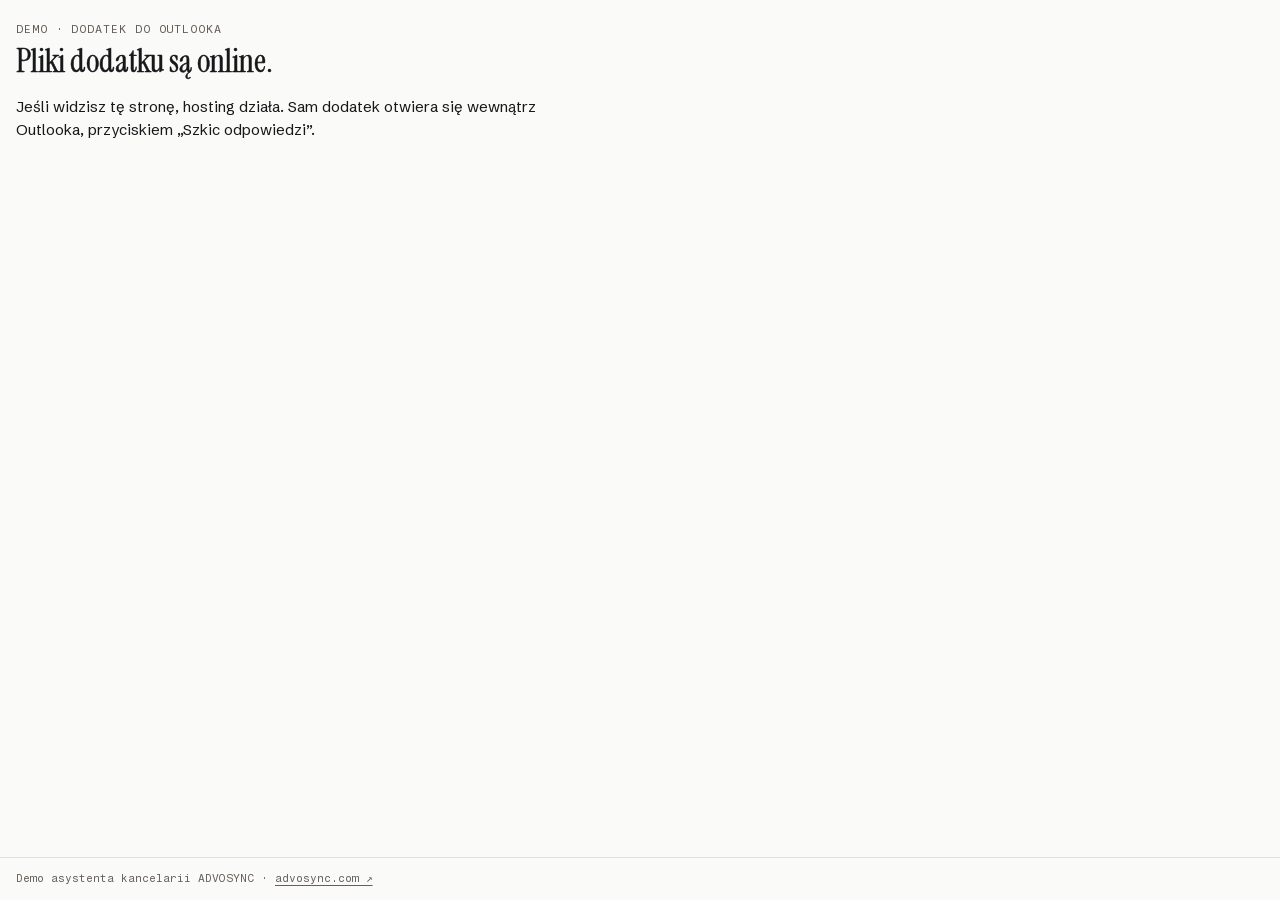
==== index.html @ 3e2c0127 "Add files via upload" ====
<!doctype html>
<html lang="pl">
<head>
  <meta charset="utf-8">
  <meta name="viewport" content="width=device-width, initial-scale=1">
  <meta name="referrer" content="no-referrer">
  <title>ADVOSYNC · Dodatek do Outlooka</title>
  <link rel="stylesheet" href="taskpane.css">
</head>
<body>
  <main class="panel" style="max-width: 560px">
    <p class="eyebrow">Demo · dodatek do Outlooka</p>
    <h1 class="title">Pliki dodatku są online.</h1>
    <p>Jeśli widzisz tę stronę, hosting działa. Sam dodatek otwiera się wewnątrz Outlooka, przyciskiem „Szkic odpowiedzi”.</p>
  </main>
  <footer class="foot">
    Demo asystenta kancelarii ADVOSYNC ·
    <a href="https://advosync.com" target="_blank" rel="noopener noreferrer">advosync.com&nbsp;↗</a>
  </footer>
</body>
</html>
---- taskpane.css ----
/* Wygląd panelu wg ADVOSYNC Design System. Kolory zmieniasz w jednym miejscu: sekcja :root poniżej. */

@font-face { font-family: "Instrument Serif"; font-weight: 400; font-display: swap; src: url("fonts/InstrumentSerif-normal-latin-ext.woff2") format("woff2"); unicode-range: U+0100-02BA, U+02BD-02C5, U+02C7-02CC, U+02CE-02D7, U+02DD-02FF, U+0304, U+0308, U+0329, U+1D00-1DBF, U+1E00-1E9F, U+1EF2-1EFF, U+2020, U+20A0-20AB, U+20AD-20C0, U+2113, U+2C60-2C7F, U+A720-A7FF; }
@font-face { font-family: "Instrument Serif"; font-weight: 400; font-display: swap; src: url("fonts/InstrumentSerif-normal-latin.woff2") format("woff2"); unicode-range: U+0000-00FF, U+0131, U+0152-0153, U+02BB-02BC, U+02C6, U+02DA, U+02DC, U+0304, U+0308, U+0329, U+2000-206F, U+20AC, U+2122, U+2191, U+2193, U+2212, U+2215, U+FEFF, U+FFFD; }
@font-face { font-family: "Schibsted Grotesk"; font-weight: 400 700; font-display: swap; src: url("fonts/SchibstedGrotesk-normal-latin-ext.woff2") format("woff2"); unicode-range: U+0100-02BA, U+02BD-02C5, U+02C7-02CC, U+02CE-02D7, U+02DD-02FF, U+0304, U+0308, U+0329, U+1D00-1DBF, U+1E00-1E9F, U+1EF2-1EFF, U+2020, U+20A0-20AB, U+20AD-20C0, U+2113, U+2C60-2C7F, U+A720-A7FF; }
@font-face { font-family: "Schibsted Grotesk"; font-weight: 400 700; font-display: swap; src: url("fonts/SchibstedGrotesk-normal-latin.woff2") format("woff2"); unicode-range: U+0000-00FF, U+0131, U+0152-0153, U+02BB-02BC, U+02C6, U+02DA, U+02DC, U+0304, U+0308, U+0329, U+2000-206F, U+20AC, U+2122, U+2191, U+2193, U+2212, U+2215, U+FEFF, U+FFFD; }
@font-face { font-family: "Fragment Mono"; font-weight: 400; font-display: swap; src: url("fonts/FragmentMono-normal-latin-ext.woff2") format("woff2"); unicode-range: U+0100-02BA, U+02BD-02C5, U+02C7-02CC, U+02CE-02D7, U+02DD-02FF, U+0304, U+0308, U+0329, U+1D00-1DBF, U+1E00-1E9F, U+1EF2-1EFF, U+2020, U+20A0-20AB, U+20AD-20C0, U+2113, U+2C60-2C7F, U+A720-A7FF; }
@font-face { font-family: "Fragment Mono"; font-weight: 400; font-display: swap; src: url("fonts/FragmentMono-normal-latin.woff2") format("woff2"); unicode-range: U+0000-00FF, U+0131, U+0152-0153, U+02BB-02BC, U+02C6, U+02DA, U+02DC, U+0304, U+0308, U+0329, U+2000-206F, U+20AC, U+2122, U+2191, U+2193, U+2212, U+2215, U+FEFF, U+FFFD; }

:root {
  --font-serif: "Instrument Serif", ui-serif, Georgia, "Times New Roman", serif;
  --font-sans: "Schibsted Grotesk", -apple-system, BlinkMacSystemFont, "Segoe UI", sans-serif;
  --font-mono: "Fragment Mono", ui-monospace, "SF Mono", Menlo, Consolas, monospace;

  /* Jasny motyw (domyślny) */
  --bg: #FAFAF9;        /* paper */
  --bg-2: #F2F1EE;      /* paper-2 */
  --card: #FFFFFF;
  --text: #17181A;      /* ink */
  --text-2: #4A4B4D;    /* ink-2 */
  --caption: #665F58;   /* ink-3 */
  --line: #E3E1DB;
  --line-strong: #CFCCC4;
  --shadow: inset 0 0 0 1px var(--line), 0 20px 36px -26px rgba(23,24,26,0.24), 0 1px 0 0 rgba(23,24,26,0.04);
}

/* Ciemny motyw: gdy Outlook ma ciemne tło (data-theme ustawia taskpane.js) albo system jest w trybie ciemnym. */
:root[data-theme="dark"] {
  --bg: #121212; --bg-2: #1C1C1C; --card: #1C1C1C;
  --text: #F5F4F1; --text-2: #D3D1CB; --caption: #A9A7A0;
  --line: #333331; --line-strong: #4A4A47;
  --shadow: inset 0 0 0 1px var(--line);
}
@media (prefers-color-scheme: dark) {
  :root:not([data-theme="light"]) {
    --bg: #121212; --bg-2: #1C1C1C; --card: #1C1C1C;
    --text: #F5F4F1; --text-2: #D3D1CB; --caption: #A9A7A0;
    --line: #333331; --line-strong: #4A4A47;
    --shadow: inset 0 0 0 1px var(--line);
  }
}

* { box-sizing: border-box; }
html, body { margin: 0; min-height: 100%; }
body {
  display: flex; flex-direction: column; min-height: 100vh;
  background: var(--bg); color: var(--text);
  font-family: var(--font-sans); font-size: 15px; line-height: 1.55;
  -webkit-font-smoothing: antialiased;
}
a { color: var(--text); text-underline-offset: 3px; }
:focus-visible { outline: 2px solid var(--text); outline-offset: 3px; }

.panel { flex: 1; padding: 20px 16px 24px; }
.panel-head { margin-bottom: 20px; }

.eyebrow {
  margin: 0 0 6px;
  font-family: var(--font-mono); font-size: 11.5px; line-height: 1.6; letter-spacing: 0.08em;
  text-transform: uppercase; color: var(--caption);
}
.title {
  margin: 0;
  font-family: var(--font-serif); font-weight: 400; font-size: 32px; line-height: 1.1;
  -webkit-text-stroke: 0.5px currentColor;
}

.card { background: var(--card); border-radius: 12px; box-shadow: var(--shadow); padding: 14px 16px; }
.subject { margin: 0; font-weight: 600; overflow-wrap: anywhere; }

.foot {
  padding: 12px 16px; border-top: 1px solid var(--line);
  font-family: var(--font-mono); font-size: 11px; line-height: 1.6; color: var(--caption);
}
.foot a { color: var(--caption); }
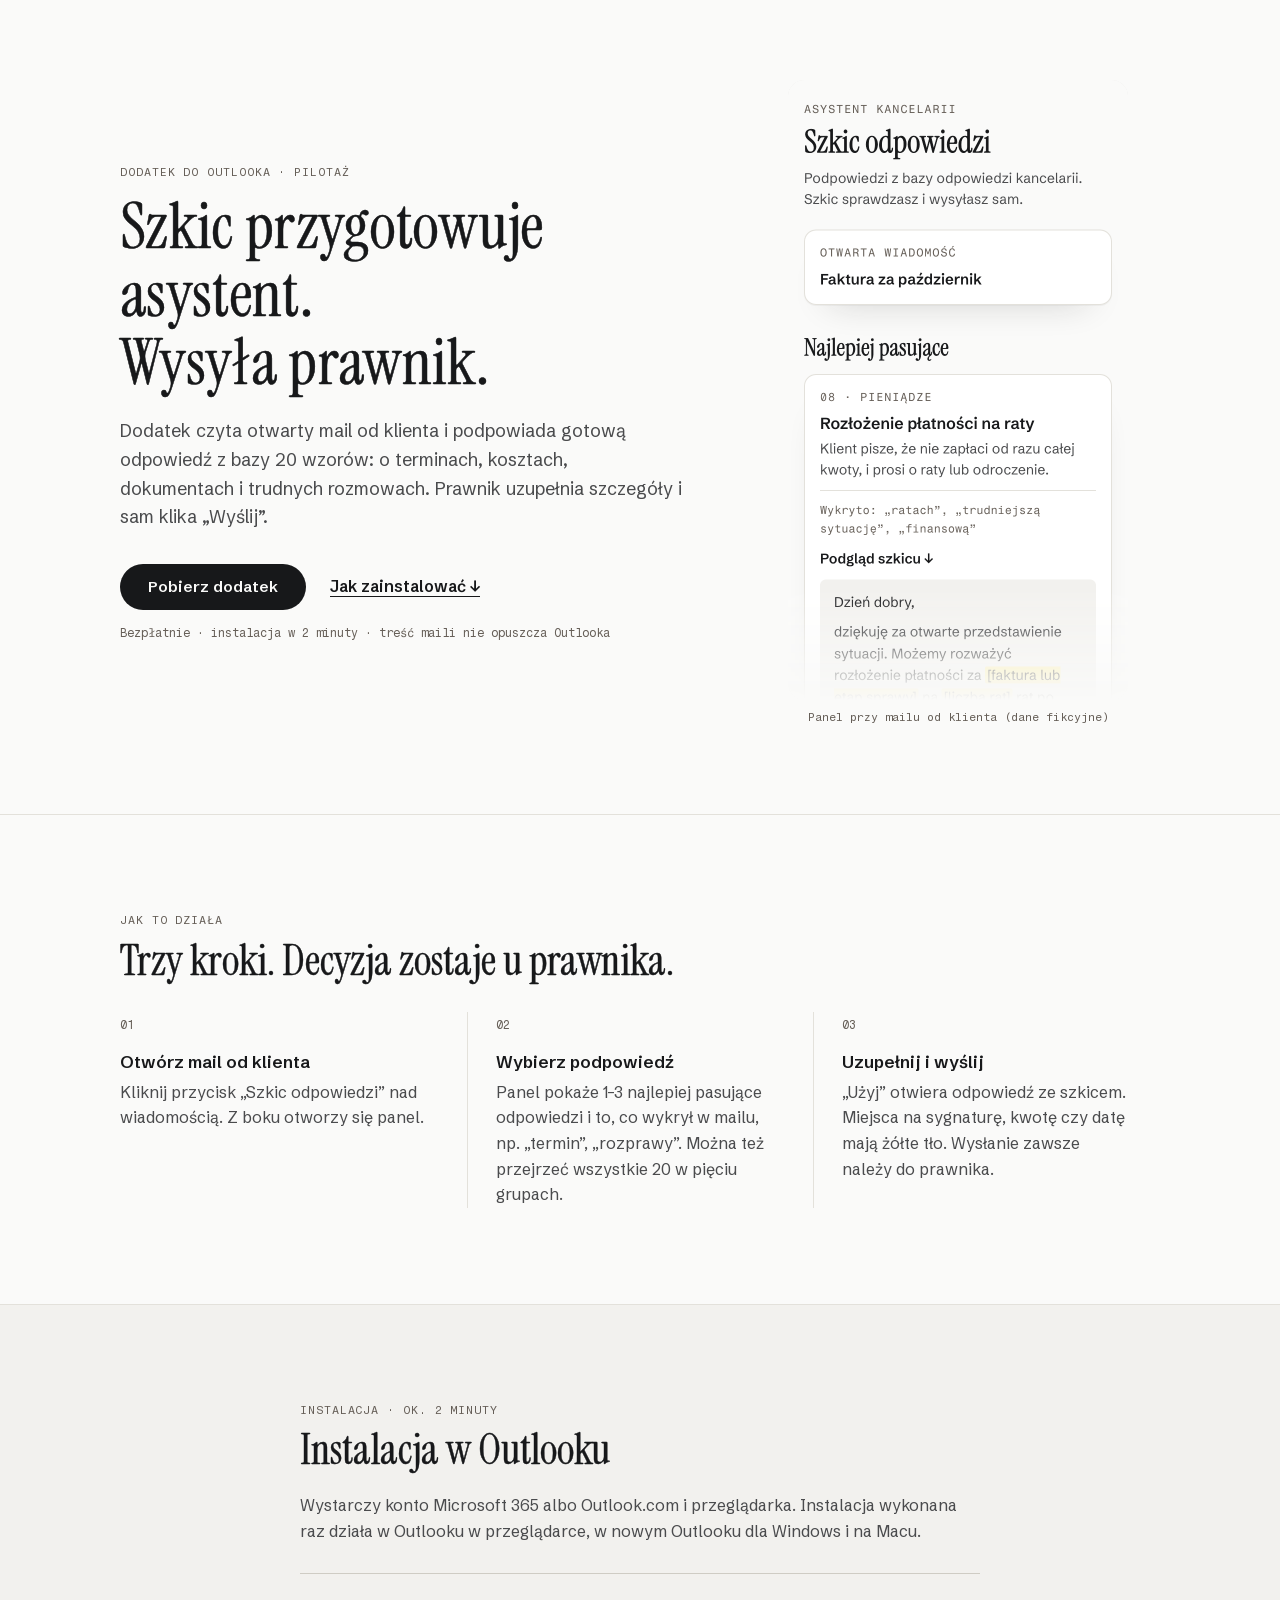
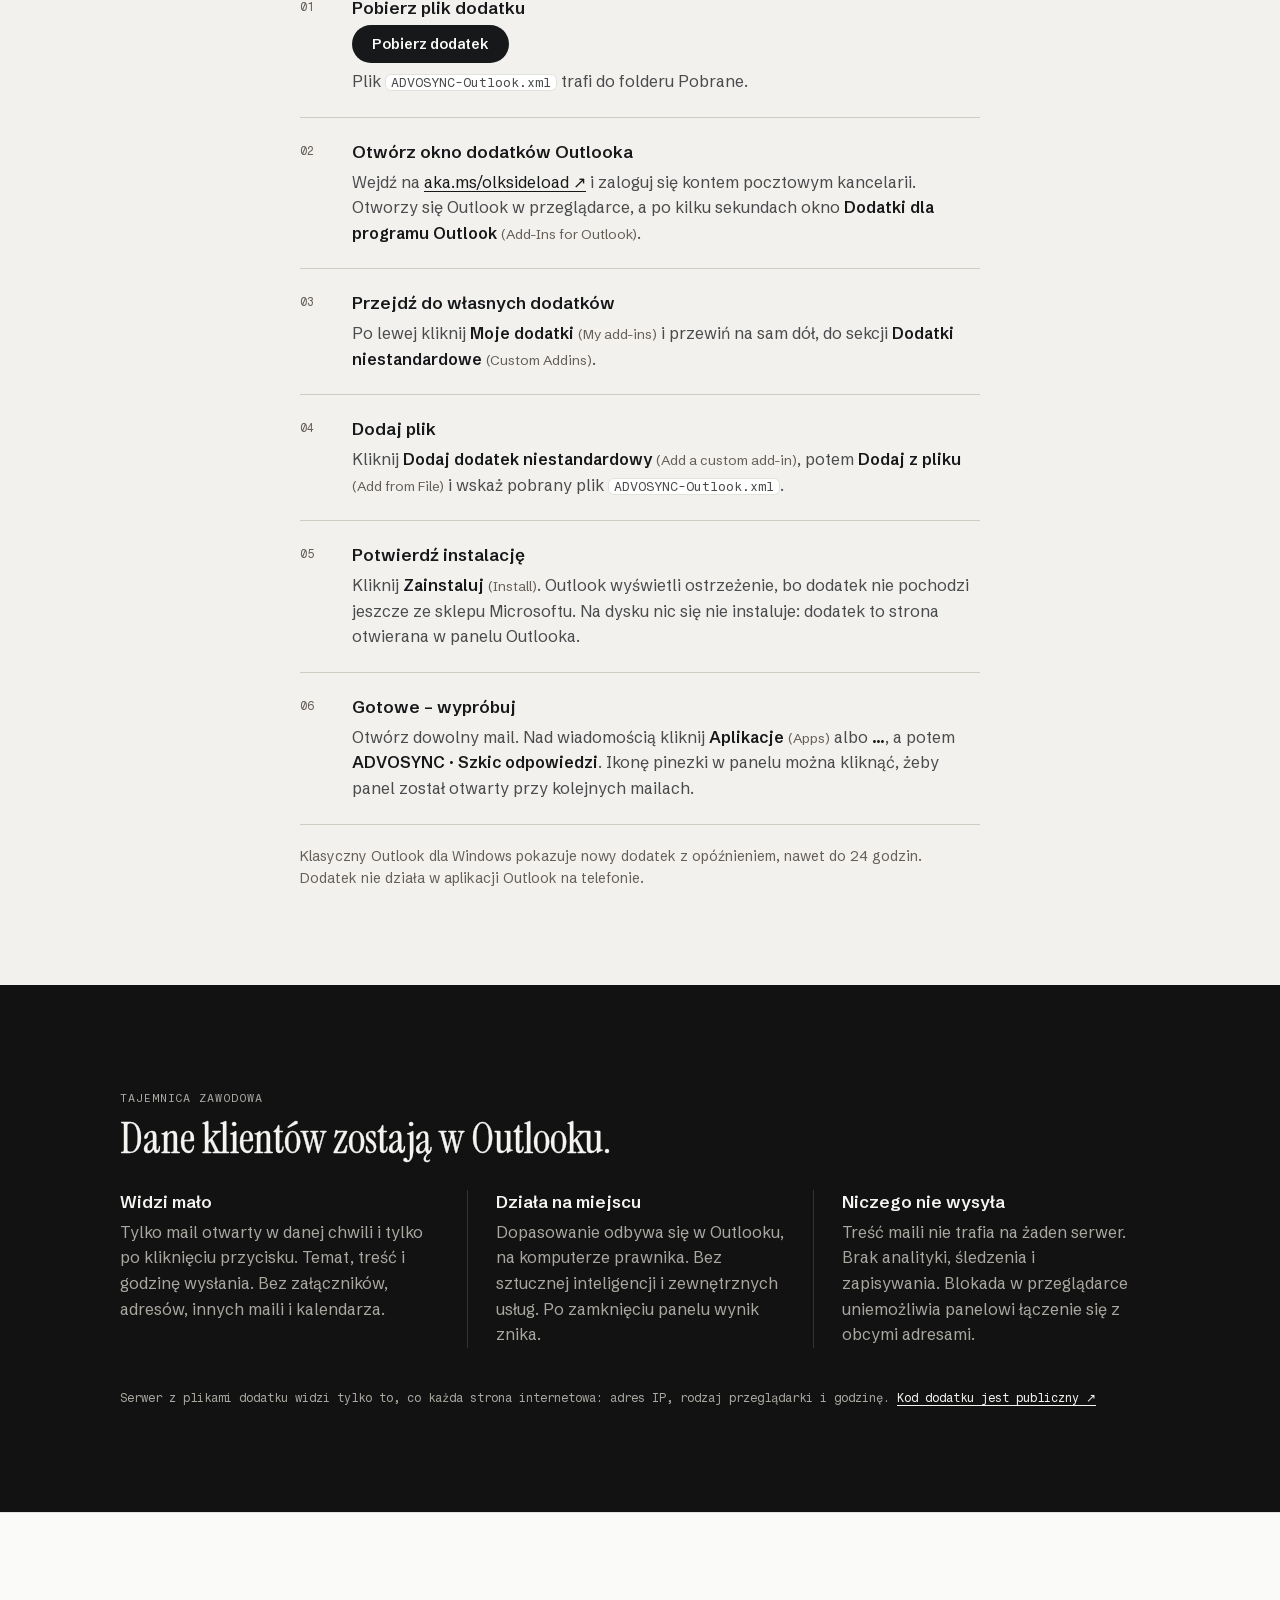
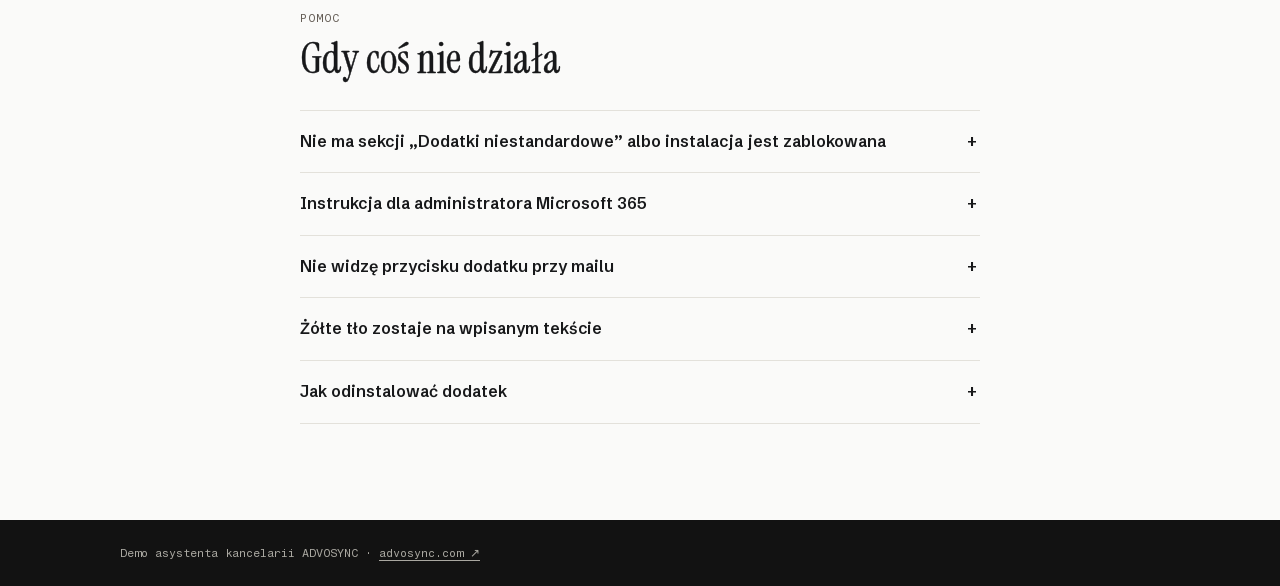
==== commit 3fcd9b49: "Add files via upload" ====
--- a/index.html
+++ b/index.html
@@ -4,18 +4,137 @@
   <meta charset="utf-8">
   <meta name="viewport" content="width=device-width, initial-scale=1">
   <meta name="referrer" content="no-referrer">
-  <title>ADVOSYNC · Dodatek do Outlooka</title>
+  <meta name="description" content="Dodatek ADVOSYNC do Outlooka podpowiada szkic odpowiedzi na mail od klienta. Treść maili nie opuszcza Outlooka, a wysyła zawsze prawnik.">
+  <title>ADVOSYNC · Szkic odpowiedzi w Outlooku</title>
+  <link rel="icon" href="assets/icon-32.png">
   <link rel="stylesheet" href="taskpane.css">
+  <link rel="stylesheet" href="strona.css">
 </head>
-<body>
-  <main class="panel" style="max-width: 560px">
-    <p class="eyebrow">Demo · dodatek do Outlooka</p>
-    <h1 class="title">Pliki dodatku są online.</h1>
-    <p>Jeśli widzisz tę stronę, hosting działa. Sam dodatek otwiera się wewnątrz Outlooka, przyciskiem „Szkic odpowiedzi”.</p>
+<body class="strona">
+
+  <header class="hero">
+    <div class="kontener hero-siatka">
+      <div class="hero-tekst">
+        <p class="eyebrow">Dodatek do Outlooka · pilotaż</p>
+        <h1 class="naglowek">Szkic przygotowuje asystent. Wysyła prawnik.</h1>
+        <p class="wstep">Dodatek czyta otwarty mail od klienta i podpowiada gotową odpowiedź z bazy 20 wzorów: o terminach, kosztach, dokumentach i trudnych rozmowach. Prawnik uzupełnia szczegóły i sam klika „Wyślij”.</p>
+        <div class="cta">
+          <a class="btn btn-duzy" href="manifest.xml" download="ADVOSYNC-Outlook.xml">Pobierz dodatek</a>
+          <a class="link-strzalka" href="#instalacja">Jak zainstalować <span aria-hidden="true">↓</span></a>
+        </div>
+        <p class="uspokojenie">Bezpłatnie · instalacja w 2 minuty · treść maili nie opuszcza Outlooka</p>
+      </div>
+      <figure class="hero-obraz">
+        <img src="assets/panel-przyklad.png" width="340" height="800" alt="Panel dodatku w Outlooku: dla maila o fakturze podpowiada odpowiedź „Rozłożenie płatności na raty” ze szkicem, w którym pola do uzupełnienia mają żółte tło.">
+        <figcaption>Panel przy mailu od klienta (dane fikcyjne)</figcaption>
+      </figure>
+    </div>
+  </header>
+
+  <main>
+    <section class="sekcja-strony">
+      <div class="kontener">
+        <p class="eyebrow">Jak to działa</p>
+        <h2 class="naglowek-2">Trzy kroki. Decyzja zostaje u prawnika.</h2>
+        <ol class="kroki-3">
+          <li><span class="nr">01</span><div><h3>Otwórz mail od klienta</h3><p>Kliknij przycisk „Szkic odpowiedzi” nad wiadomością. Z boku otworzy się panel.</p></div></li>
+          <li><span class="nr">02</span><div><h3>Wybierz podpowiedź</h3><p>Panel pokaże 1–3 najlepiej pasujące odpowiedzi i to, co wykrył w mailu, np. „termin”, „rozprawy”. Można też przejrzeć wszystkie 20 w pięciu grupach.</p></div></li>
+          <li><span class="nr">03</span><div><h3>Uzupełnij i wyślij</h3><p>„Użyj” otwiera odpowiedź ze szkicem. Miejsca na sygnaturę, kwotę czy datę mają żółte tło. Wysłanie zawsze należy do prawnika.</p></div></li>
+        </ol>
+      </div>
+    </section>
+
+    <section id="instalacja" class="sekcja-strony sekcja-druga">
+      <div class="kontener waski">
+        <p class="eyebrow">Instalacja · ok. 2 minuty</p>
+        <h2 class="naglowek-2">Instalacja w Outlooku</h2>
+        <p class="sekcja-wstep">Wystarczy konto Microsoft 365 albo Outlook.com i przeglądarka. Instalacja wykonana raz działa w Outlooku w przeglądarce, w nowym Outlooku dla Windows i na Macu.</p>
+
+        <ol class="instrukcja">
+          <li>
+            <h3>Pobierz plik dodatku</h3>
+            <p><a class="btn" href="manifest.xml" download="ADVOSYNC-Outlook.xml">Pobierz dodatek</a></p>
+            <p>Plik <code>ADVOSYNC-Outlook.xml</code> trafi do folderu Pobrane.</p>
+          </li>
+          <li>
+            <h3>Otwórz okno dodatków Outlooka</h3>
+            <p>Wejdź na <a href="https://aka.ms/olksideload" target="_blank" rel="noopener noreferrer">aka.ms/olksideload&nbsp;↗</a> i zaloguj się kontem pocztowym kancelarii. Otworzy się Outlook w przeglądarce, a po kilku sekundach okno <strong>Dodatki dla programu Outlook</strong> <span class="en">(Add-Ins for Outlook)</span>.</p>
+          </li>
+          <li>
+            <h3>Przejdź do własnych dodatków</h3>
+            <p>Po lewej kliknij <strong>Moje dodatki</strong> <span class="en">(My add-ins)</span> i przewiń na sam dół, do sekcji <strong>Dodatki niestandardowe</strong> <span class="en">(Custom Addins)</span>.</p>
+          </li>
+          <li>
+            <h3>Dodaj plik</h3>
+            <p>Kliknij <strong>Dodaj dodatek niestandardowy</strong> <span class="en">(Add a custom add-in)</span>, potem <strong>Dodaj z pliku</strong> <span class="en">(Add from File)</span> i wskaż pobrany plik <code>ADVOSYNC-Outlook.xml</code>.</p>
+          </li>
+          <li>
+            <h3>Potwierdź instalację</h3>
+            <p>Kliknij <strong>Zainstaluj</strong> <span class="en">(Install)</span>. Outlook wyświetli ostrzeżenie, bo dodatek nie pochodzi jeszcze ze sklepu Microsoftu. Na dysku nic się nie instaluje: dodatek to strona otwierana w panelu Outlooka.</p>
+          </li>
+          <li>
+            <h3>Gotowe – wypróbuj</h3>
+            <p>Otwórz dowolny mail. Nad wiadomością kliknij <strong>Aplikacje</strong> <span class="en">(Apps)</span> albo <strong>…</strong>, a potem <strong>ADVOSYNC · Szkic odpowiedzi</strong>. Ikonę pinezki w panelu można kliknąć, żeby panel został otwarty przy kolejnych mailach.</p>
+          </li>
+        </ol>
+
+        <p class="przypis">Klasyczny Outlook dla Windows pokazuje nowy dodatek z opóźnieniem, nawet do 24 godzin. Dodatek nie działa w aplikacji Outlook na telefonie.</p>
+      </div>
+    </section>
+
+    <section class="pas-ciemny">
+      <div class="kontener">
+        <p class="eyebrow">Tajemnica zawodowa</p>
+        <h2 class="naglowek-2">Dane klientów zostają w Outlooku.</h2>
+        <ul class="kolumny">
+          <li><h3>Widzi mało</h3><p>Tylko mail otwarty w danej chwili i tylko po kliknięciu przycisku. Temat, treść i godzinę wysłania. Bez załączników, adresów, innych maili i kalendarza.</p></li>
+          <li><h3>Działa na miejscu</h3><p>Dopasowanie odbywa się w Outlooku, na komputerze prawnika. Bez sztucznej inteligencji i zewnętrznych usług. Po zamknięciu panelu wynik znika.</p></li>
+          <li><h3>Niczego nie wysyła</h3><p>Treść maili nie trafia na żaden serwer. Brak analityki, śledzenia i zapisywania. Blokada w przeglądarce uniemożliwia panelowi łączenie się z obcymi adresami.</p></li>
+        </ul>
+        <p class="przypis-ciemny">Serwer z plikami dodatku widzi tylko to, co każda strona internetowa: adres IP, rodzaj przeglądarki i godzinę. <a href="https://github.com/ddziurzynski-advo/advosync-outlook-demo" target="_blank" rel="noopener noreferrer">Kod dodatku jest publiczny&nbsp;↗</a></p>
+      </div>
+    </section>
+
+    <section class="sekcja-strony">
+      <div class="kontener waski">
+        <p class="eyebrow">Pomoc</p>
+        <h2 class="naglowek-2">Gdy coś nie działa</h2>
+        <div class="faq">
+          <details>
+            <summary>Nie ma sekcji „Dodatki niestandardowe” albo instalacja jest zablokowana</summary>
+            <p>Administrator Microsoft 365 kancelarii wyłączył samodzielne instalowanie dodatków. Może zainstalować dodatek dla całej kancelarii – instrukcja poniżej – albo włączyć tę możliwość dla wybranych osób (rola „My Custom Apps” w Exchange).</p>
+          </details>
+          <details>
+            <summary>Instrukcja dla administratora Microsoft 365</summary>
+            <ol>
+              <li>Pobierz plik dodatku: <a href="manifest.xml" download="ADVOSYNC-Outlook.xml">ADVOSYNC-Outlook.xml</a>.</li>
+              <li>W <a href="https://admin.microsoft.com" target="_blank" rel="noopener noreferrer">centrum administracyjnym Microsoft 365&nbsp;↗</a> wybierz <strong>Settings → Integrated apps → Upload custom apps</strong>.</li>
+              <li>Jako typ wybierz <strong>Office Add-in</strong> i wgraj plik manifestu.</li>
+              <li>Wskaż użytkowników lub grupy i zatwierdź wdrożenie. Dodatek pojawi się u nich bez ostrzeżeń, zwykle w ciągu kilku godzin.</li>
+            </ol>
+          </details>
+          <details>
+            <summary>Nie widzę przycisku dodatku przy mailu</summary>
+            <p>Przycisk pojawia się przy odebranej wiadomości, nie przy pisaniu nowej. Szukaj go pod <strong>Aplikacje</strong> <span class="en">(Apps)</span> albo <strong>…</strong> nad treścią maila. W Outlooku w przeglądarce pomaga odświeżenie strony.</p>
+          </details>
+          <details>
+            <summary>Żółte tło zostaje na wpisanym tekście</summary>
+            <p>Tak działa edytor Outlooka: nowy tekst przejmuje wyróżnienie pola. Przed wysłaniem zaznacz tekst i w narzędziu zakreślania wybierz <strong>Brak koloru</strong> <span class="en">(No color)</span>.</p>
+          </details>
+          <details>
+            <summary>Jak odinstalować dodatek</summary>
+            <p>Wejdź na <a href="https://aka.ms/olksideload" target="_blank" rel="noopener noreferrer">aka.ms/olksideload&nbsp;↗</a>, wybierz <strong>Moje dodatki</strong>, przy ADVOSYNC kliknij <strong>…</strong> i <strong>Usuń</strong> <span class="en">(Remove)</span>.</p>
+          </details>
+        </div>
+      </div>
+    </section>
   </main>
-  <footer class="foot">
-    Demo asystenta kancelarii ADVOSYNC ·
-    <a href="https://advosync.com" target="_blank" rel="noopener noreferrer">advosync.com&nbsp;↗</a>
+
+  <footer class="stopka-strony">
+    <div class="kontener">
+      Demo asystenta kancelarii ADVOSYNC ·
+      <a href="https://advosync.com" target="_blank" rel="noopener noreferrer">advosync.com&nbsp;↗</a>
+    </div>
   </footer>
 </body>
 </html>
--- a/taskpane.css
+++ b/taskpane.css
@@ -65,8 +65,91 @@
   -webkit-text-stroke: 0.5px currentColor;
 }
 
+.lead { margin: 8px 0 0; font-size: 14px; line-height: 1.5; color: var(--text-2); text-wrap: pretty; }
+
 .card { background: var(--card); border-radius: 12px; box-shadow: var(--shadow); padding: 14px 16px; }
 .subject { margin: 0; font-weight: 600; overflow-wrap: anywhere; }
+
+/* Sekcje i karty odpowiedzi */
+.sekcja { margin-top: 28px; }
+.sekcja-tytul {
+  margin: 0 0 12px;
+  font-family: var(--font-serif); font-weight: 400; font-size: 24px; line-height: 1.2;
+  -webkit-text-stroke: 0.4px currentColor;
+}
+.brak { margin: 0 0 12px; color: var(--text-2); }
+.karty { list-style: none; margin: 0; padding: 0; display: grid; gap: 12px; }
+.karta { background: var(--card); border-radius: 12px; box-shadow: var(--shadow); padding: 14px 16px; }
+.karta-tytul { margin: 0 0 4px; font-size: 16px; line-height: 1.35; font-weight: 600; }
+.sytuacja { margin: 0; font-size: 14px; line-height: 1.5; color: var(--text-2); }
+.wykryto {
+  margin: 10px 0 0; padding-top: 10px; border-top: 1px solid var(--line);
+  font-family: var(--font-mono); font-size: 11.5px; line-height: 1.6; color: var(--caption);
+}
+
+.podglad { margin-top: 10px; }
+.podglad summary, .grupa summary {
+  cursor: pointer; list-style: none;
+  font-weight: 600; font-size: 14px;
+}
+.podglad summary::-webkit-details-marker, .grupa summary::-webkit-details-marker { display: none; }
+.podglad summary::after { content: " →"; }
+.podglad[open] summary::after { content: " ↓"; }
+.szkic {
+  margin-top: 10px; padding: 12px 14px; border-radius: 6px;
+  background: var(--bg-2); font-size: 14px; line-height: 1.55;
+}
+.szkic p { margin: 0 0 8px; }
+.szkic p:last-child { margin-bottom: 0; }
+.pole { background: #FCEFA1; color: #17181A; padding: 0 2px; border-radius: 2px; }
+.status {
+  margin: 8px 0 0;
+  font-family: var(--font-mono); font-size: 11px; line-height: 1.6; letter-spacing: 0.04em;
+  text-transform: uppercase; color: var(--caption);
+}
+
+/* Przycisk „Użyj” – pigułka jak w design systemie; w ciemnym motywie odwrócona. */
+.akcje { margin-top: 12px; }
+.btn {
+  appearance: none; border: 0; cursor: pointer;
+  padding: 8px 20px; border-radius: 999px;
+  background: var(--text); color: var(--bg);
+  font-family: var(--font-sans); font-size: 14.5px; font-weight: 600; line-height: 22px;
+  transition: opacity 160ms cubic-bezier(0.2, 0, 0, 1);
+}
+.btn:hover { opacity: 0.86; }
+.info { margin: 8px 0 0; font-size: 13px; line-height: 1.5; color: var(--text-2); }
+.info:empty { display: none; }
+
+/* Lista wszystkich odpowiedzi w grupach */
+.grupy { border-top: 1px solid var(--line); }
+.grupa { border-bottom: 1px solid var(--line); }
+.grupa summary { display: flex; justify-content: space-between; gap: 8px; padding: 12px 0; }
+.grupa-numery { font-family: var(--font-mono); font-weight: 400; font-size: 11.5px; color: var(--caption); white-space: nowrap; }
+.grupa-numery::after { content: "+"; display: inline-block; width: 1.2em; margin-left: 8px; text-align: center; color: var(--text); }
+.grupa[open] .grupa-numery::after { content: "−"; }
+.grupa summary:hover .grupa-nazwa { text-decoration: underline; text-underline-offset: 3px; }
+.grupa[open] summary { padding-bottom: 8px; }
+.grupa .karty { padding-bottom: 14px; }
+
+/* Strona testów */
+.testy { max-width: 760px; }
+.testy .sytuacja { margin: 12px 0 20px; }
+.podsumowanie { font-weight: 600; margin: 0 0 16px; }
+.wyniki { list-style: none; margin: 0; padding: 0; border-top: 1px solid var(--line); }
+.wynik { display: flex; gap: 12px; padding: 10px 0; border-bottom: 1px solid var(--line); }
+.wynik p { margin: 0; }
+.wynik-znak { font-weight: 700; width: 1em; flex: none; }
+.wynik-nazwa { font-weight: 600; font-size: 14px; }
+.wynik-szczegoly { font-family: var(--font-mono); font-size: 12px; color: var(--caption); }
+.wynik-ok .wynik-znak, .podsumowanie.wynik-ok { color: #2F6B3A; }
+.wynik-blad .wynik-znak, .podsumowanie.wynik-blad { color: #9A3B34; }
+:root[data-theme="dark"] .wynik-ok .wynik-znak, :root[data-theme="dark"] .podsumowanie.wynik-ok { color: #7FC48C; }
+:root[data-theme="dark"] .wynik-blad .wynik-znak, :root[data-theme="dark"] .podsumowanie.wynik-blad { color: #E27A70; }
+@media (prefers-color-scheme: dark) {
+  :root:not([data-theme="light"]) .wynik-ok .wynik-znak, :root:not([data-theme="light"]) .podsumowanie.wynik-ok { color: #7FC48C; }
+  :root:not([data-theme="light"]) .wynik-blad .wynik-znak, :root:not([data-theme="light"]) .podsumowanie.wynik-blad { color: #E27A70; }
+}
 
 .foot {
   padding: 12px 16px; border-top: 1px solid var(--line);
--- a/strona.css
+++ b/strona.css
@@ -0,0 +1,115 @@
+/* Strona instalacji (index.html). Kolory, fonty i przyciski pochodzą z taskpane.css. */
+
+body.strona { display: block; font-size: 16px; line-height: 1.6; }
+.strona a.btn { display: inline-block; text-decoration: none; }
+
+.kontener { max-width: 1120px; margin: 0 auto; padding: 0 16px; }
+.waski { max-width: 760px; }
+@media (min-width: 620px) { .kontener { padding: 0 40px; } }
+
+/* Nagłówek strony */
+.hero { padding: 48px 0 56px; }
+.hero-siatka { display: grid; gap: 48px; align-items: center; }
+@media (min-width: 900px) {
+  .hero { padding: 80px 0 88px; }
+  .hero-siatka { grid-template-columns: 7fr 5fr; gap: 72px; }
+}
+.naglowek {
+  margin: 12px 0 20px;
+  font-family: var(--font-serif); font-weight: 400;
+  font-size: clamp(40px, 7vw, 64px); line-height: 1.06; letter-spacing: 0.005em;
+  -webkit-text-stroke: 0.5px currentColor; text-wrap: balance;
+}
+.wstep { margin: 0; max-width: 34em; font-size: 18px; line-height: 1.6; color: var(--text-2); text-wrap: pretty; }
+.cta { display: flex; flex-wrap: wrap; align-items: center; gap: 16px 24px; margin: 32px 0 14px; }
+.btn-duzy { padding: 12px 28px; font-size: 15.5px; }
+.link-strzalka { font-weight: 600; text-underline-offset: 4px; }
+.link-strzalka:hover { text-underline-offset: 6px; }
+.uspokojenie { margin: 0; font-family: var(--font-mono); font-size: 12px; line-height: 1.6; color: var(--caption); }
+
+.hero-obraz { margin: 0; justify-self: center; width: 100%; max-width: 340px; }
+.hero-obraz img {
+  display: block; width: 100%; height: auto; border-radius: 16px;
+  aspect-ratio: 340 / 620; object-fit: cover; object-position: top;
+  box-shadow: var(--shadow), 0 40px 60px -40px rgba(23, 24, 26, 0.35);
+  -webkit-mask-image: linear-gradient(to bottom, #000 82%, transparent);
+  mask-image: linear-gradient(to bottom, #000 82%, transparent);
+}
+.hero-obraz figcaption { margin-top: 8px; text-align: center; font-family: var(--font-mono); font-size: 11.5px; color: var(--caption); }
+
+/* Sekcje */
+.sekcja-strony { padding: 64px 0; border-top: 1px solid var(--line); }
+@media (min-width: 900px) { .sekcja-strony { padding: 96px 0; } }
+.sekcja-druga { background: var(--bg-2); }
+.naglowek-2 {
+  margin: 8px 0 28px;
+  font-family: var(--font-serif); font-weight: 400;
+  font-size: clamp(30px, 5vw, 42px); line-height: 1.1;
+  -webkit-text-stroke: 0.4px currentColor; text-wrap: balance;
+}
+.sekcja-wstep { margin: -8px 0 28px; color: var(--text-2); }
+.strona h3 { margin: 0 0 6px; font-size: 17px; line-height: 1.4; font-weight: 600; }
+
+/* Jak to działa: trzy kolumny z pionowymi liniami */
+.kroki-3 { list-style: none; margin: 0; padding: 0; display: grid; border-top: 1px solid var(--line); }
+.kroki-3 li { display: flex; gap: 16px; padding: 24px 0; border-bottom: 1px solid var(--line); }
+.kroki-3 p { margin: 0; color: var(--text-2); }
+.nr { font-family: var(--font-mono); font-size: 12px; line-height: 26px; color: var(--caption); flex: none; }
+@media (min-width: 820px) {
+  .kroki-3 { grid-template-columns: repeat(3, 1fr); border-top: 0; }
+  .kroki-3 li { flex-direction: column; gap: 12px; padding: 0 28px; border-bottom: 0; border-left: 1px solid var(--line); }
+  .kroki-3 li:first-child { padding-left: 0; border-left: 0; }
+}
+
+/* Instrukcja instalacji: numerowane kroki rozdzielone liniami */
+.instrukcja { list-style: none; margin: 0; padding: 0; counter-reset: krok; border-top: 1px solid var(--line-strong); }
+.instrukcja li { counter-increment: krok; position: relative; padding: 22px 0 22px 52px; border-bottom: 1px solid var(--line-strong); }
+.instrukcja li::before {
+  content: counter(krok, decimal-leading-zero);
+  position: absolute; left: 0; top: 24px;
+  font-family: var(--font-mono); font-size: 12px; color: var(--caption);
+}
+.instrukcja p { margin: 6px 0 0; color: var(--text-2); }
+.instrukcja strong { color: var(--text); font-weight: 600; }
+.en { font-size: 13.5px; color: var(--caption); }
+.strona code { font-family: var(--font-mono); font-size: 13px; padding: 1px 6px; border-radius: 6px; background: var(--card); box-shadow: inset 0 0 0 1px var(--line); }
+.przypis { margin: 20px 0 0; font-size: 14px; color: var(--caption); }
+
+/* Ciemny pas o danych */
+.pas-ciemny { padding: 72px 0; background: #121212; color: #F5F4F1; }
+@media (min-width: 900px) { .pas-ciemny { padding: 104px 0; } }
+.pas-ciemny .eyebrow { color: #A9A7A0; }
+.pas-ciemny a { color: #F5F4F1; }
+.kolumny { list-style: none; margin: 0; padding: 0; display: grid; border-top: 1px solid #333331; }
+.kolumny li { padding: 24px 0; border-bottom: 1px solid #333331; }
+.kolumny p { margin: 0; color: #A9A7A0; }
+@media (min-width: 820px) {
+  .kolumny { grid-template-columns: repeat(3, 1fr); border-top: 0; }
+  .kolumny li { padding: 0 28px; border-bottom: 0; border-left: 1px solid #333331; }
+  .kolumny li:first-child { padding-left: 0; border-left: 0; }
+}
+.przypis-ciemny { margin: 40px 0 0; font-family: var(--font-mono); font-size: 12px; line-height: 1.7; color: #A9A7A0; }
+@media (prefers-color-scheme: dark) {
+  .pas-ciemny, .stopka-strony { background: #1C1C1C; }
+}
+
+/* Pomoc: rozwijane pytania */
+.faq { border-top: 1px solid var(--line); }
+.faq details { border-bottom: 1px solid var(--line); }
+.faq summary {
+  display: flex; justify-content: space-between; gap: 16px;
+  padding: 18px 0; cursor: pointer; list-style: none; font-weight: 600;
+}
+.faq summary::-webkit-details-marker { display: none; }
+.faq summary::after { content: "+"; flex: none; width: 1em; text-align: center; }
+.faq details[open] summary::after { content: "−"; }
+.faq p, .faq ol { margin: 0; padding-bottom: 20px; color: var(--text-2); }
+.faq ol { padding-left: 20px; }
+.faq li { margin-bottom: 6px; }
+
+/* Stopka */
+.stopka-strony {
+  padding: 24px 0; background: #121212; color: #A9A7A0;
+  font-family: var(--font-mono); font-size: 11.5px; line-height: 1.6;
+}
+.stopka-strony a { color: #A9A7A0; }
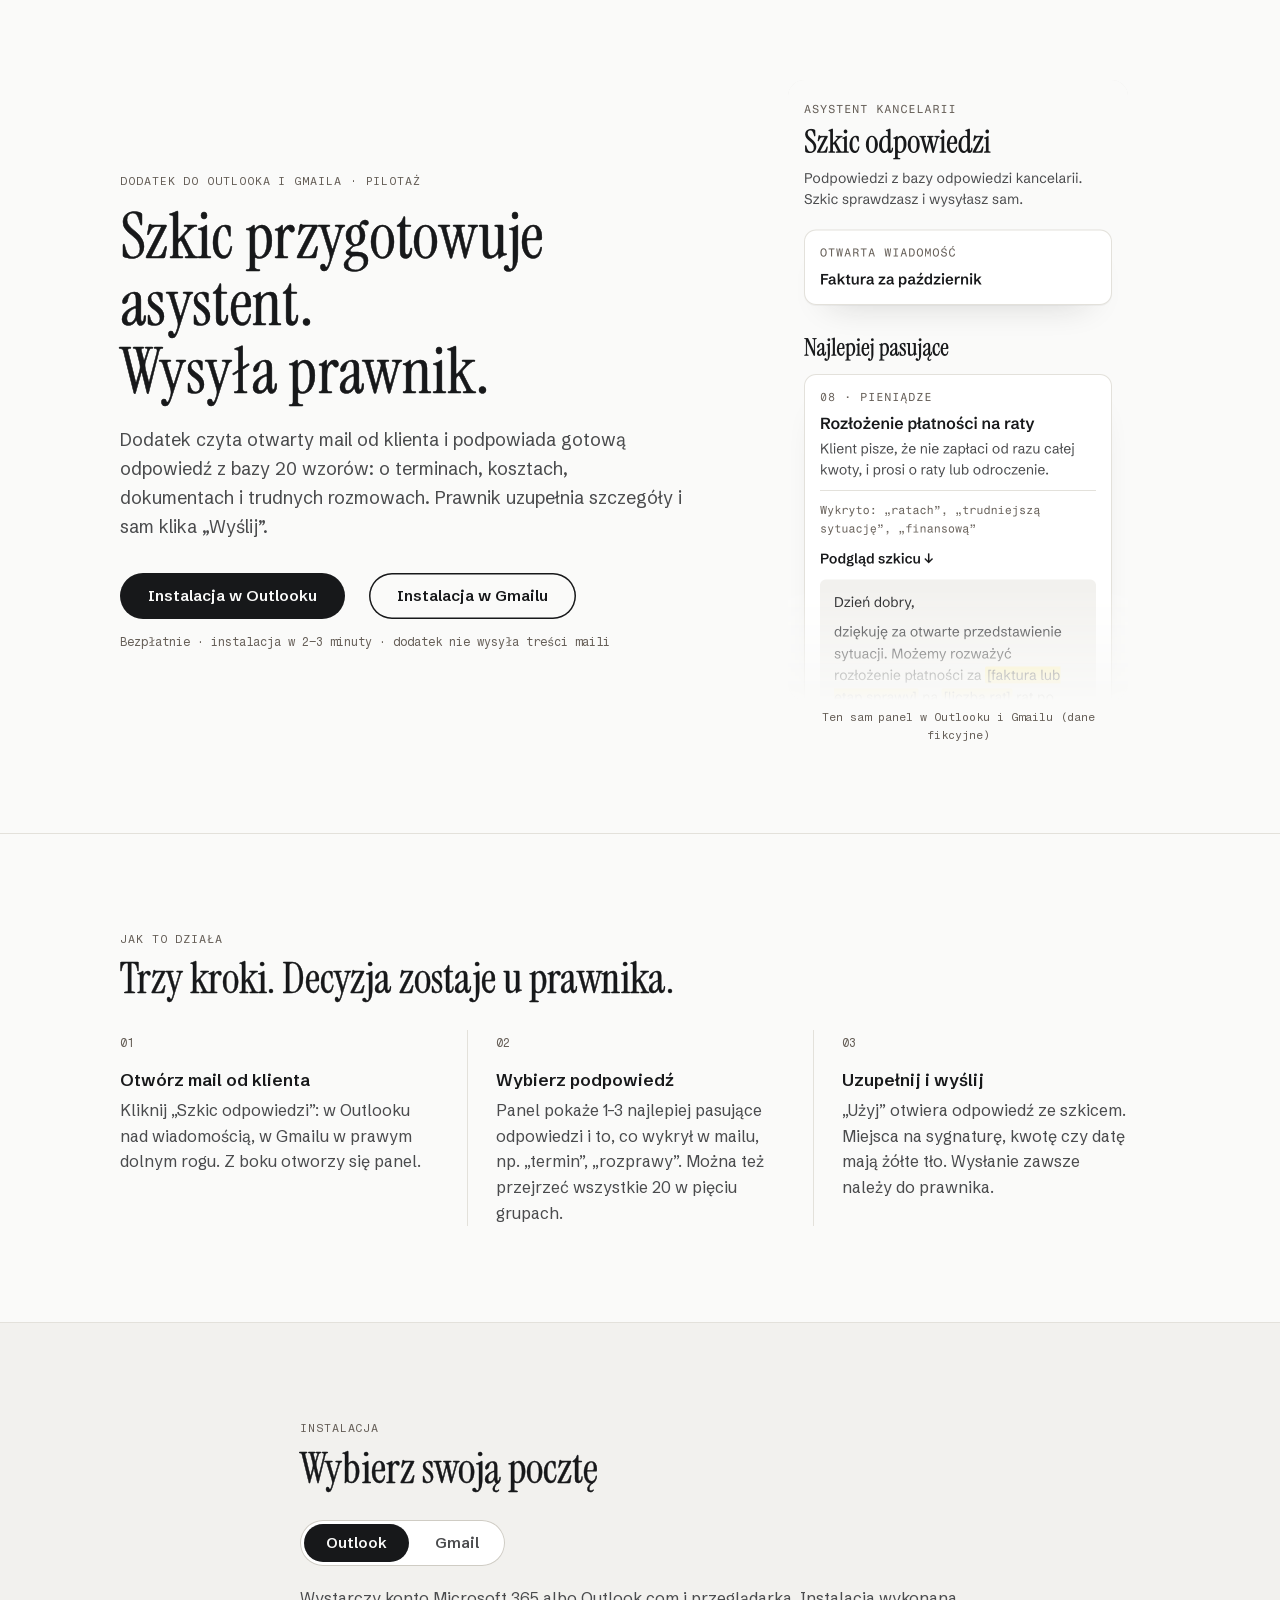
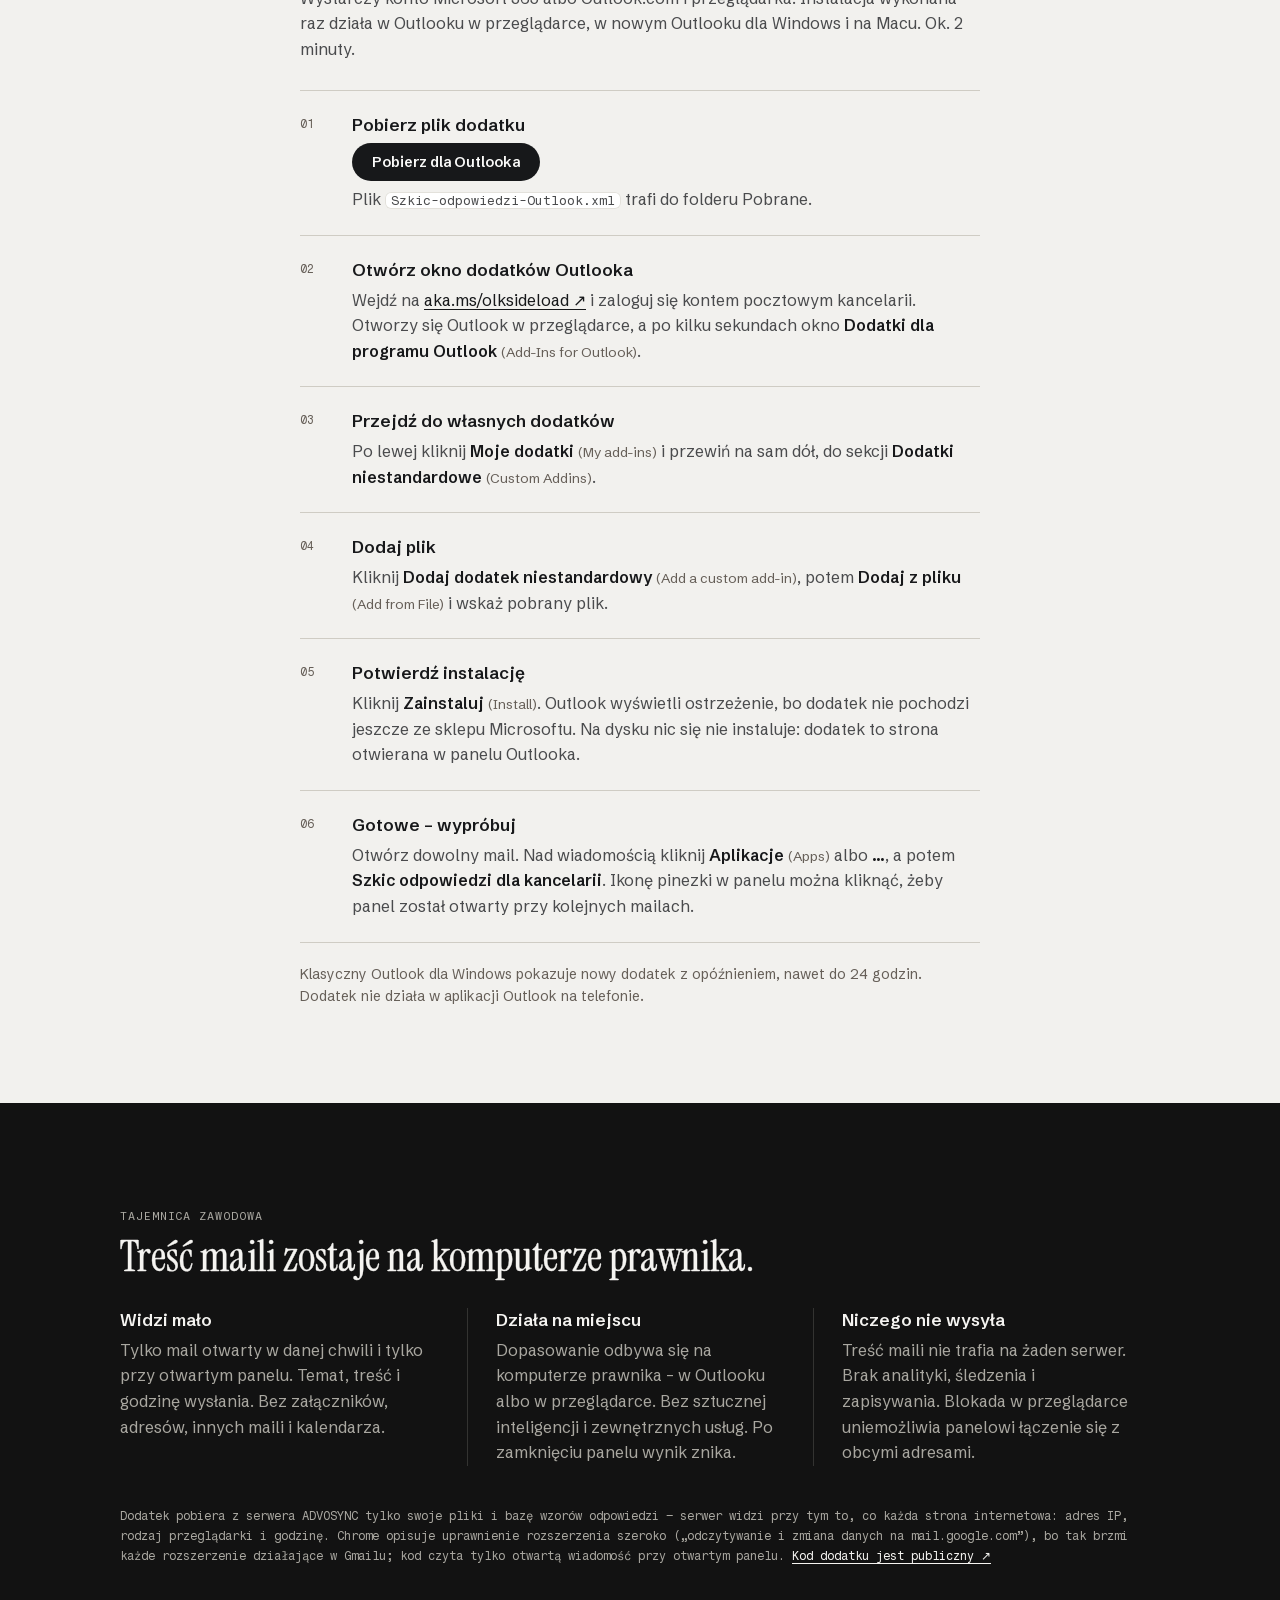
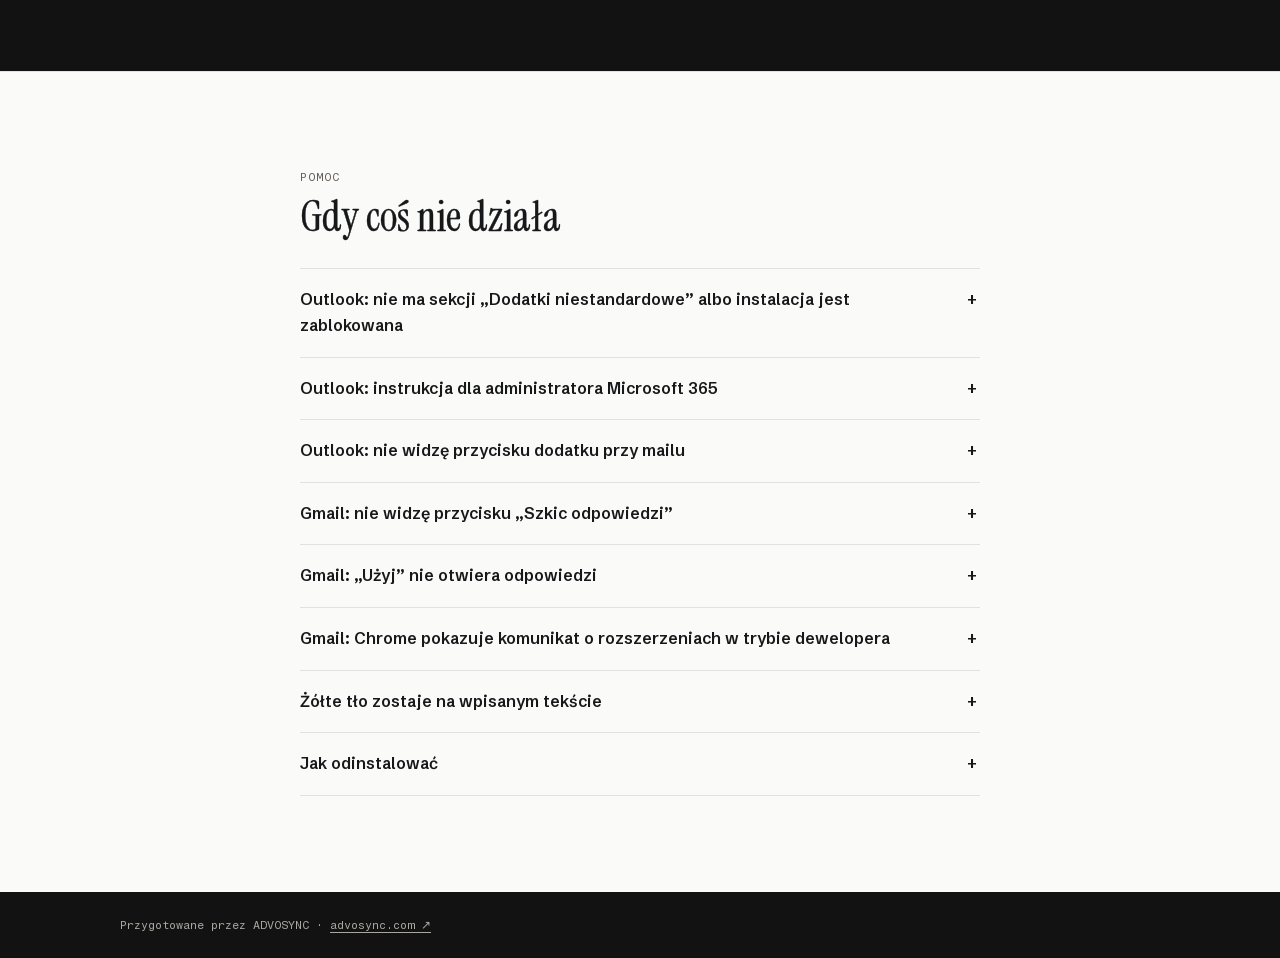
==== commit cbb5037e: "Add files via upload" ====
--- a/index.html
+++ b/index.html
@@ -4,29 +4,30 @@
   <meta charset="utf-8">
   <meta name="viewport" content="width=device-width, initial-scale=1">
   <meta name="referrer" content="no-referrer">
-  <meta name="description" content="Dodatek ADVOSYNC do Outlooka podpowiada szkic odpowiedzi na mail od klienta. Treść maili nie opuszcza Outlooka, a wysyła zawsze prawnik.">
-  <title>ADVOSYNC · Szkic odpowiedzi w Outlooku</title>
+  <meta name="description" content="Szkic odpowiedzi dla kancelarii – dodatek do Outlooka i Gmaila, który podpowiada szkic odpowiedzi na mail od klienta. Dodatek nie wysyła treści maili, a wysyła zawsze prawnik.">
+  <title>Szkic odpowiedzi dla kancelarii · Outlook i Gmail</title>
   <link rel="icon" href="assets/icon-32.png">
   <link rel="stylesheet" href="taskpane.css">
   <link rel="stylesheet" href="strona.css">
+  <script src="strona.js" defer></script>
 </head>
 <body class="strona">
 
   <header class="hero">
     <div class="kontener hero-siatka">
       <div class="hero-tekst">
-        <p class="eyebrow">Dodatek do Outlooka · pilotaż</p>
+        <p class="eyebrow">Dodatek do Outlooka i Gmaila · pilotaż</p>
         <h1 class="naglowek">Szkic przygotowuje asystent. Wysyła prawnik.</h1>
         <p class="wstep">Dodatek czyta otwarty mail od klienta i podpowiada gotową odpowiedź z bazy 20 wzorów: o terminach, kosztach, dokumentach i trudnych rozmowach. Prawnik uzupełnia szczegóły i sam klika „Wyślij”.</p>
         <div class="cta">
-          <a class="btn btn-duzy" href="manifest.xml" download="ADVOSYNC-Outlook.xml">Pobierz dodatek</a>
-          <a class="link-strzalka" href="#instalacja">Jak zainstalować <span aria-hidden="true">↓</span></a>
+          <a class="btn btn-duzy" href="#instalacja" data-pokaz="outlook">Instalacja w Outlooku</a>
+          <a class="btn btn-duzy btn-obrys" href="#instalacja" data-pokaz="gmail">Instalacja w Gmailu</a>
         </div>
-        <p class="uspokojenie">Bezpłatnie · instalacja w 2 minuty · treść maili nie opuszcza Outlooka</p>
+        <p class="uspokojenie">Bezpłatnie · instalacja w 2–3 minuty · dodatek nie wysyła treści maili</p>
       </div>
       <figure class="hero-obraz">
-        <img src="assets/panel-przyklad.png" width="340" height="800" alt="Panel dodatku w Outlooku: dla maila o fakturze podpowiada odpowiedź „Rozłożenie płatności na raty” ze szkicem, w którym pola do uzupełnienia mają żółte tło.">
-        <figcaption>Panel przy mailu od klienta (dane fikcyjne)</figcaption>
+        <img src="assets/panel-przyklad.png" width="340" height="800" alt="Panel dodatku przy mailu o fakturze: podpowiada odpowiedź „Rozłożenie płatności na raty” ze szkicem, w którym pola do uzupełnienia mają żółte tło.">
+        <figcaption>Ten sam panel w Outlooku i Gmailu (dane fikcyjne)</figcaption>
       </figure>
     </div>
   </header>
@@ -37,7 +38,7 @@
         <p class="eyebrow">Jak to działa</p>
         <h2 class="naglowek-2">Trzy kroki. Decyzja zostaje u prawnika.</h2>
         <ol class="kroki-3">
-          <li><span class="nr">01</span><div><h3>Otwórz mail od klienta</h3><p>Kliknij przycisk „Szkic odpowiedzi” nad wiadomością. Z boku otworzy się panel.</p></div></li>
+          <li><span class="nr">01</span><div><h3>Otwórz mail od klienta</h3><p>Kliknij „Szkic odpowiedzi”: w Outlooku nad wiadomością, w Gmailu w prawym dolnym rogu. Z boku otworzy się panel.</p></div></li>
           <li><span class="nr">02</span><div><h3>Wybierz podpowiedź</h3><p>Panel pokaże 1–3 najlepiej pasujące odpowiedzi i to, co wykrył w mailu, np. „termin”, „rozprawy”. Można też przejrzeć wszystkie 20 w pięciu grupach.</p></div></li>
           <li><span class="nr">03</span><div><h3>Uzupełnij i wyślij</h3><p>„Użyj” otwiera odpowiedź ze szkicem. Miejsca na sygnaturę, kwotę czy datę mają żółte tło. Wysłanie zawsze należy do prawnika.</p></div></li>
         </ol>
@@ -46,52 +47,92 @@
 
     <section id="instalacja" class="sekcja-strony sekcja-druga">
       <div class="kontener waski">
-        <p class="eyebrow">Instalacja · ok. 2 minuty</p>
-        <h2 class="naglowek-2">Instalacja w Outlooku</h2>
-        <p class="sekcja-wstep">Wystarczy konto Microsoft 365 albo Outlook.com i przeglądarka. Instalacja wykonana raz działa w Outlooku w przeglądarce, w nowym Outlooku dla Windows i na Macu.</p>
+        <p class="eyebrow">Instalacja</p>
+        <h2 class="naglowek-2">Wybierz swoją pocztę</h2>
 
-        <ol class="instrukcja">
-          <li>
-            <h3>Pobierz plik dodatku</h3>
-            <p><a class="btn" href="manifest.xml" download="ADVOSYNC-Outlook.xml">Pobierz dodatek</a></p>
-            <p>Plik <code>ADVOSYNC-Outlook.xml</code> trafi do folderu Pobrane.</p>
-          </li>
-          <li>
-            <h3>Otwórz okno dodatków Outlooka</h3>
-            <p>Wejdź na <a href="https://aka.ms/olksideload" target="_blank" rel="noopener noreferrer">aka.ms/olksideload&nbsp;↗</a> i zaloguj się kontem pocztowym kancelarii. Otworzy się Outlook w przeglądarce, a po kilku sekundach okno <strong>Dodatki dla programu Outlook</strong> <span class="en">(Add-Ins for Outlook)</span>.</p>
-          </li>
-          <li>
-            <h3>Przejdź do własnych dodatków</h3>
-            <p>Po lewej kliknij <strong>Moje dodatki</strong> <span class="en">(My add-ins)</span> i przewiń na sam dół, do sekcji <strong>Dodatki niestandardowe</strong> <span class="en">(Custom Addins)</span>.</p>
-          </li>
-          <li>
-            <h3>Dodaj plik</h3>
-            <p>Kliknij <strong>Dodaj dodatek niestandardowy</strong> <span class="en">(Add a custom add-in)</span>, potem <strong>Dodaj z pliku</strong> <span class="en">(Add from File)</span> i wskaż pobrany plik <code>ADVOSYNC-Outlook.xml</code>.</p>
-          </li>
-          <li>
-            <h3>Potwierdź instalację</h3>
-            <p>Kliknij <strong>Zainstaluj</strong> <span class="en">(Install)</span>. Outlook wyświetli ostrzeżenie, bo dodatek nie pochodzi jeszcze ze sklepu Microsoftu. Na dysku nic się nie instaluje: dodatek to strona otwierana w panelu Outlooka.</p>
-          </li>
-          <li>
-            <h3>Gotowe – wypróbuj</h3>
-            <p>Otwórz dowolny mail. Nad wiadomością kliknij <strong>Aplikacje</strong> <span class="en">(Apps)</span> albo <strong>…</strong>, a potem <strong>ADVOSYNC · Szkic odpowiedzi</strong>. Ikonę pinezki w panelu można kliknąć, żeby panel został otwarty przy kolejnych mailach.</p>
-          </li>
-        </ol>
+        <div class="zakladki" role="tablist" aria-label="Program pocztowy">
+          <button class="zakladka" type="button" role="tab" id="karta-outlook" aria-controls="outlook" data-karta="outlook" aria-selected="true">Outlook</button>
+          <button class="zakladka" type="button" role="tab" id="karta-gmail" aria-controls="gmail" data-karta="gmail" aria-selected="false">Gmail</button>
+        </div>
 
-        <p class="przypis">Klasyczny Outlook dla Windows pokazuje nowy dodatek z opóźnieniem, nawet do 24 godzin. Dodatek nie działa w aplikacji Outlook na telefonie.</p>
+        <!-- ===== OUTLOOK ===== -->
+        <div id="outlook" class="karta-instalacji" role="tabpanel" aria-labelledby="karta-outlook">
+          <p class="sekcja-wstep">Wystarczy konto Microsoft 365 albo Outlook.com i przeglądarka. Instalacja wykonana raz działa w Outlooku w przeglądarce, w nowym Outlooku dla Windows i na Macu. Ok. 2 minuty.</p>
+          <ol class="instrukcja">
+            <li>
+              <h3>Pobierz plik dodatku</h3>
+              <p><a class="btn" href="manifest.xml" download="Szkic-odpowiedzi-Outlook.xml">Pobierz dla Outlooka</a></p>
+              <p>Plik <code>Szkic-odpowiedzi-Outlook.xml</code> trafi do folderu Pobrane.</p>
+            </li>
+            <li>
+              <h3>Otwórz okno dodatków Outlooka</h3>
+              <p>Wejdź na <a href="https://aka.ms/olksideload" target="_blank" rel="noopener noreferrer">aka.ms/olksideload&nbsp;↗</a> i zaloguj się kontem pocztowym kancelarii. Otworzy się Outlook w przeglądarce, a po kilku sekundach okno <strong>Dodatki dla programu Outlook</strong> <span class="en">(Add-Ins for Outlook)</span>.</p>
+            </li>
+            <li>
+              <h3>Przejdź do własnych dodatków</h3>
+              <p>Po lewej kliknij <strong>Moje dodatki</strong> <span class="en">(My add-ins)</span> i przewiń na sam dół, do sekcji <strong>Dodatki niestandardowe</strong> <span class="en">(Custom Addins)</span>.</p>
+            </li>
+            <li>
+              <h3>Dodaj plik</h3>
+              <p>Kliknij <strong>Dodaj dodatek niestandardowy</strong> <span class="en">(Add a custom add-in)</span>, potem <strong>Dodaj z pliku</strong> <span class="en">(Add from File)</span> i wskaż pobrany plik.</p>
+            </li>
+            <li>
+              <h3>Potwierdź instalację</h3>
+              <p>Kliknij <strong>Zainstaluj</strong> <span class="en">(Install)</span>. Outlook wyświetli ostrzeżenie, bo dodatek nie pochodzi jeszcze ze sklepu Microsoftu. Na dysku nic się nie instaluje: dodatek to strona otwierana w panelu Outlooka.</p>
+            </li>
+            <li>
+              <h3>Gotowe – wypróbuj</h3>
+              <p>Otwórz dowolny mail. Nad wiadomością kliknij <strong>Aplikacje</strong> <span class="en">(Apps)</span> albo <strong>…</strong>, a potem <strong>Szkic odpowiedzi dla kancelarii</strong>. Ikonę pinezki w panelu można kliknąć, żeby panel został otwarty przy kolejnych mailach.</p>
+            </li>
+          </ol>
+          <p class="przypis">Klasyczny Outlook dla Windows pokazuje nowy dodatek z opóźnieniem, nawet do 24 godzin. Dodatek nie działa w aplikacji Outlook na telefonie.</p>
+        </div>
+
+        <!-- ===== GMAIL ===== -->
+        <div id="gmail" class="karta-instalacji" role="tabpanel" aria-labelledby="karta-gmail">
+          <p class="sekcja-wstep">W Gmailu dodatek działa jako rozszerzenie przeglądarki Google Chrome (także Microsoft Edge) na komputerze. Do czasu publikacji w sklepie Chrome instaluje się je z pliku. Ok. 3 minuty.</p>
+          <ol class="instrukcja">
+            <li>
+              <h3>Pobierz rozszerzenie</h3>
+              <p><a class="btn" href="gmail/szkic-odpowiedzi-gmail.zip" download>Pobierz dla Gmaila</a></p>
+              <p>Plik <code>szkic-odpowiedzi-gmail.zip</code> trafi do folderu Pobrane.</p>
+            </li>
+            <li>
+              <h3>Rozpakuj i odłóż folder</h3>
+              <p>Na Macu kliknij plik dwukrotnie. W Windows kliknij go prawym przyciskiem i wybierz <strong>Wyodrębnij wszystkie</strong>. Powstały folder <code>szkic-odpowiedzi-gmail-…</code> przenieś w stałe miejsce, np. do Dokumentów – Chrome będzie z niego korzystać, więc nie usuwaj go.</p>
+            </li>
+            <li>
+              <h3>Otwórz listę rozszerzeń</h3>
+              <p>W Chrome wpisz w pasku adresu <code>chrome://extensions</code> i naciśnij Enter. W Edge: <code>edge://extensions</code>.</p>
+            </li>
+            <li>
+              <h3>Włącz tryb dewelopera</h3>
+              <p>Włącz przełącznik <strong>Tryb dewelopera</strong> <span class="en">(Developer mode)</span> w prawym górnym rogu (w Edge – po lewej stronie). Jest potrzebny tylko do instalacji z pliku.</p>
+            </li>
+            <li>
+              <h3>Załaduj rozszerzenie</h3>
+              <p>Kliknij <strong>Załaduj rozpakowane</strong> <span class="en">(Load unpacked)</span> i wskaż folder z kroku 2. Na liście pojawi się <strong>Szkic odpowiedzi dla kancelarii</strong>.</p>
+            </li>
+            <li>
+              <h3>Gotowe – wypróbuj</h3>
+              <p>Odśwież kartę z Gmailem i otwórz dowolny mail. W prawym dolnym rogu pojawi się przycisk <strong>Szkic odpowiedzi</strong>. Panel zamyka się przyciskiem <strong>Zamknij</strong> u góry.</p>
+            </li>
+          </ol>
+          <p class="przypis">Działa w Gmailu w przeglądarce Chrome lub Edge na komputerze, nie w aplikacji Gmail na telefonie. Po publikacji w Chrome Web Store instalacja będzie jednym kliknięciem.</p>
+        </div>
       </div>
     </section>
 
     <section class="pas-ciemny">
       <div class="kontener">
         <p class="eyebrow">Tajemnica zawodowa</p>
-        <h2 class="naglowek-2">Dane klientów zostają w Outlooku.</h2>
+        <h2 class="naglowek-2">Treść maili zostaje na komputerze prawnika.</h2>
         <ul class="kolumny">
-          <li><h3>Widzi mało</h3><p>Tylko mail otwarty w danej chwili i tylko po kliknięciu przycisku. Temat, treść i godzinę wysłania. Bez załączników, adresów, innych maili i kalendarza.</p></li>
-          <li><h3>Działa na miejscu</h3><p>Dopasowanie odbywa się w Outlooku, na komputerze prawnika. Bez sztucznej inteligencji i zewnętrznych usług. Po zamknięciu panelu wynik znika.</p></li>
+          <li><h3>Widzi mało</h3><p>Tylko mail otwarty w danej chwili i tylko przy otwartym panelu. Temat, treść i godzinę wysłania. Bez załączników, adresów, innych maili i kalendarza.</p></li>
+          <li><h3>Działa na miejscu</h3><p>Dopasowanie odbywa się na komputerze prawnika – w Outlooku albo w przeglądarce. Bez sztucznej inteligencji i zewnętrznych usług. Po zamknięciu panelu wynik znika.</p></li>
           <li><h3>Niczego nie wysyła</h3><p>Treść maili nie trafia na żaden serwer. Brak analityki, śledzenia i zapisywania. Blokada w przeglądarce uniemożliwia panelowi łączenie się z obcymi adresami.</p></li>
         </ul>
-        <p class="przypis-ciemny">Serwer z plikami dodatku widzi tylko to, co każda strona internetowa: adres IP, rodzaj przeglądarki i godzinę. <a href="https://github.com/ddziurzynski-advo/advosync-outlook-demo" target="_blank" rel="noopener noreferrer">Kod dodatku jest publiczny&nbsp;↗</a></p>
+        <p class="przypis-ciemny">Dodatek pobiera z serwera ADVOSYNC tylko swoje pliki i bazę wzorów odpowiedzi – serwer widzi przy tym to, co każda strona internetowa: adres IP, rodzaj przeglądarki i godzinę. Chrome opisuje uprawnienie rozszerzenia szeroko („odczytywanie i zmiana danych na mail.google.com”), bo tak brzmi każde rozszerzenie działające w Gmailu; kod czyta tylko otwartą wiadomość przy otwartym panelu. <a href="https://github.com/ddziurzynski-advo/advosync-outlook-demo" target="_blank" rel="noopener noreferrer">Kod dodatku jest publiczny&nbsp;↗</a></p>
       </div>
     </section>
 
@@ -101,29 +142,41 @@
         <h2 class="naglowek-2">Gdy coś nie działa</h2>
         <div class="faq">
           <details>
-            <summary>Nie ma sekcji „Dodatki niestandardowe” albo instalacja jest zablokowana</summary>
+            <summary>Outlook: nie ma sekcji „Dodatki niestandardowe” albo instalacja jest zablokowana</summary>
             <p>Administrator Microsoft 365 kancelarii wyłączył samodzielne instalowanie dodatków. Może zainstalować dodatek dla całej kancelarii – instrukcja poniżej – albo włączyć tę możliwość dla wybranych osób (rola „My Custom Apps” w Exchange).</p>
           </details>
           <details>
-            <summary>Instrukcja dla administratora Microsoft 365</summary>
+            <summary>Outlook: instrukcja dla administratora Microsoft 365</summary>
             <ol>
-              <li>Pobierz plik dodatku: <a href="manifest.xml" download="ADVOSYNC-Outlook.xml">ADVOSYNC-Outlook.xml</a>.</li>
+              <li>Pobierz plik dodatku: <a href="manifest.xml" download="Szkic-odpowiedzi-Outlook.xml">Szkic-odpowiedzi-Outlook.xml</a>.</li>
               <li>W <a href="https://admin.microsoft.com" target="_blank" rel="noopener noreferrer">centrum administracyjnym Microsoft 365&nbsp;↗</a> wybierz <strong>Settings → Integrated apps → Upload custom apps</strong>.</li>
               <li>Jako typ wybierz <strong>Office Add-in</strong> i wgraj plik manifestu.</li>
               <li>Wskaż użytkowników lub grupy i zatwierdź wdrożenie. Dodatek pojawi się u nich bez ostrzeżeń, zwykle w ciągu kilku godzin.</li>
             </ol>
           </details>
           <details>
-            <summary>Nie widzę przycisku dodatku przy mailu</summary>
+            <summary>Outlook: nie widzę przycisku dodatku przy mailu</summary>
             <p>Przycisk pojawia się przy odebranej wiadomości, nie przy pisaniu nowej. Szukaj go pod <strong>Aplikacje</strong> <span class="en">(Apps)</span> albo <strong>…</strong> nad treścią maila. W Outlooku w przeglądarce pomaga odświeżenie strony.</p>
           </details>
           <details>
-            <summary>Żółte tło zostaje na wpisanym tekście</summary>
-            <p>Tak działa edytor Outlooka: nowy tekst przejmuje wyróżnienie pola. Przed wysłaniem zaznacz tekst i w narzędziu zakreślania wybierz <strong>Brak koloru</strong> <span class="en">(No color)</span>.</p>
+            <summary>Gmail: nie widzę przycisku „Szkic odpowiedzi”</summary>
+            <p>Przycisk pojawia się tylko przy otwartej wiadomości. Odśwież kartę z Gmailem. Sprawdź też na <code>chrome://extensions</code>, czy rozszerzenie jest włączone i czy folder z kroku 2 nadal istnieje.</p>
           </details>
           <details>
-            <summary>Jak odinstalować dodatek</summary>
-            <p>Wejdź na <a href="https://aka.ms/olksideload" target="_blank" rel="noopener noreferrer">aka.ms/olksideload&nbsp;↗</a>, wybierz <strong>Moje dodatki</strong>, przy ADVOSYNC kliknij <strong>…</strong> i <strong>Usuń</strong> <span class="en">(Remove)</span>.</p>
+            <summary>Gmail: „Użyj” nie otwiera odpowiedzi</summary>
+            <p>Kliknij w Gmailu <strong>Odpowiedz</strong>, a potem jeszcze raz <strong>Użyj</strong> – szkic trafi do otwartego okna odpowiedzi. Gmail nie ma oficjalnego sposobu współpracy z rozszerzeniami, więc po zmianach wyglądu Gmaila rozszerzenie może wymagać aktualizacji.</p>
+          </details>
+          <details>
+            <summary>Gmail: Chrome pokazuje komunikat o rozszerzeniach w trybie dewelopera</summary>
+            <p>To standardowa informacja przy rozszerzeniach instalowanych z pliku. Można ją zamknąć i zostawić rozszerzenie włączone. Zniknie po instalacji z Chrome Web Store.</p>
+          </details>
+          <details>
+            <summary>Żółte tło zostaje na wpisanym tekście</summary>
+            <p>Tak działa edytor poczty: nowy tekst przejmuje wyróżnienie pola. Przed wysłaniem zaznacz tekst i w narzędziu koloru tła wybierz <strong>Brak koloru</strong> <span class="en">(No color)</span> – w Gmailu: ikona „A” na pasku formatowania → kolor tła → biały lub brak.</p>
+          </details>
+          <details>
+            <summary>Jak odinstalować</summary>
+            <p><strong>Outlook:</strong> wejdź na <a href="https://aka.ms/olksideload" target="_blank" rel="noopener noreferrer">aka.ms/olksideload&nbsp;↗</a>, wybierz <strong>Moje dodatki</strong>, przy dodatku kliknij <strong>…</strong> i <strong>Usuń</strong> <span class="en">(Remove)</span>. <strong>Gmail:</strong> na <code>chrome://extensions</code> przy rozszerzeniu kliknij <strong>Usuń</strong> <span class="en">(Remove)</span>, a potem skasuj folder.</p>
           </details>
         </div>
       </div>
@@ -132,7 +185,7 @@
 
   <footer class="stopka-strony">
     <div class="kontener">
-      Demo asystenta kancelarii ADVOSYNC ·
+      Przygotowane przez ADVOSYNC ·
       <a href="https://advosync.com" target="_blank" rel="noopener noreferrer">advosync.com&nbsp;↗</a>
     </div>
   </footer>
--- a/taskpane.css
+++ b/taskpane.css
@@ -64,6 +64,14 @@
   font-family: var(--font-serif); font-weight: 400; font-size: 32px; line-height: 1.1;
   -webkit-text-stroke: 0.5px currentColor;
 }
+
+/* Gmail: górny wiersz z przyciskiem zamknięcia panelu */
+.panel-gora { display: flex; justify-content: space-between; align-items: baseline; gap: 8px; }
+.zamknij {
+  appearance: none; border: 0; background: none; cursor: pointer; padding: 2px 0;
+  font-family: var(--font-mono); font-size: 11.5px; letter-spacing: 0.08em; text-transform: uppercase; color: var(--caption);
+}
+.zamknij:hover { color: var(--text); }
 
 .lead { margin: 8px 0 0; font-size: 14px; line-height: 1.5; color: var(--text-2); text-wrap: pretty; }
 
--- a/strona.css
+++ b/strona.css
@@ -23,6 +23,22 @@
 .wstep { margin: 0; max-width: 34em; font-size: 18px; line-height: 1.6; color: var(--text-2); text-wrap: pretty; }
 .cta { display: flex; flex-wrap: wrap; align-items: center; gap: 16px 24px; margin: 32px 0 14px; }
 .btn-duzy { padding: 12px 28px; font-size: 15.5px; }
+.btn-obrys { background: transparent; color: var(--text); box-shadow: inset 0 0 0 1.5px var(--text); }
+.btn-obrys:hover { opacity: 1; background: var(--card); }
+
+/* Zakładki Outlook / Gmail */
+.zakladki {
+  display: inline-flex; gap: 4px; padding: 4px; margin: 0 0 28px;
+  border-radius: 999px; background: var(--card); box-shadow: inset 0 0 0 1px var(--line-strong);
+}
+.zakladka {
+  appearance: none; border: 0; cursor: pointer; padding: 8px 22px; border-radius: 999px;
+  background: transparent; color: var(--text-2);
+  font-family: var(--font-sans); font-size: 15px; font-weight: 600; line-height: 22px;
+}
+.zakladka[aria-selected="true"] { background: var(--text); color: var(--bg); }
+.karta-instalacji + .karta-instalacji:not([hidden]) { margin-top: 48px; }
+
 .link-strzalka { font-weight: 600; text-underline-offset: 4px; }
 .link-strzalka:hover { text-underline-offset: 6px; }
 .uspokojenie { margin: 0; font-family: var(--font-mono); font-size: 12px; line-height: 1.6; color: var(--caption); }
